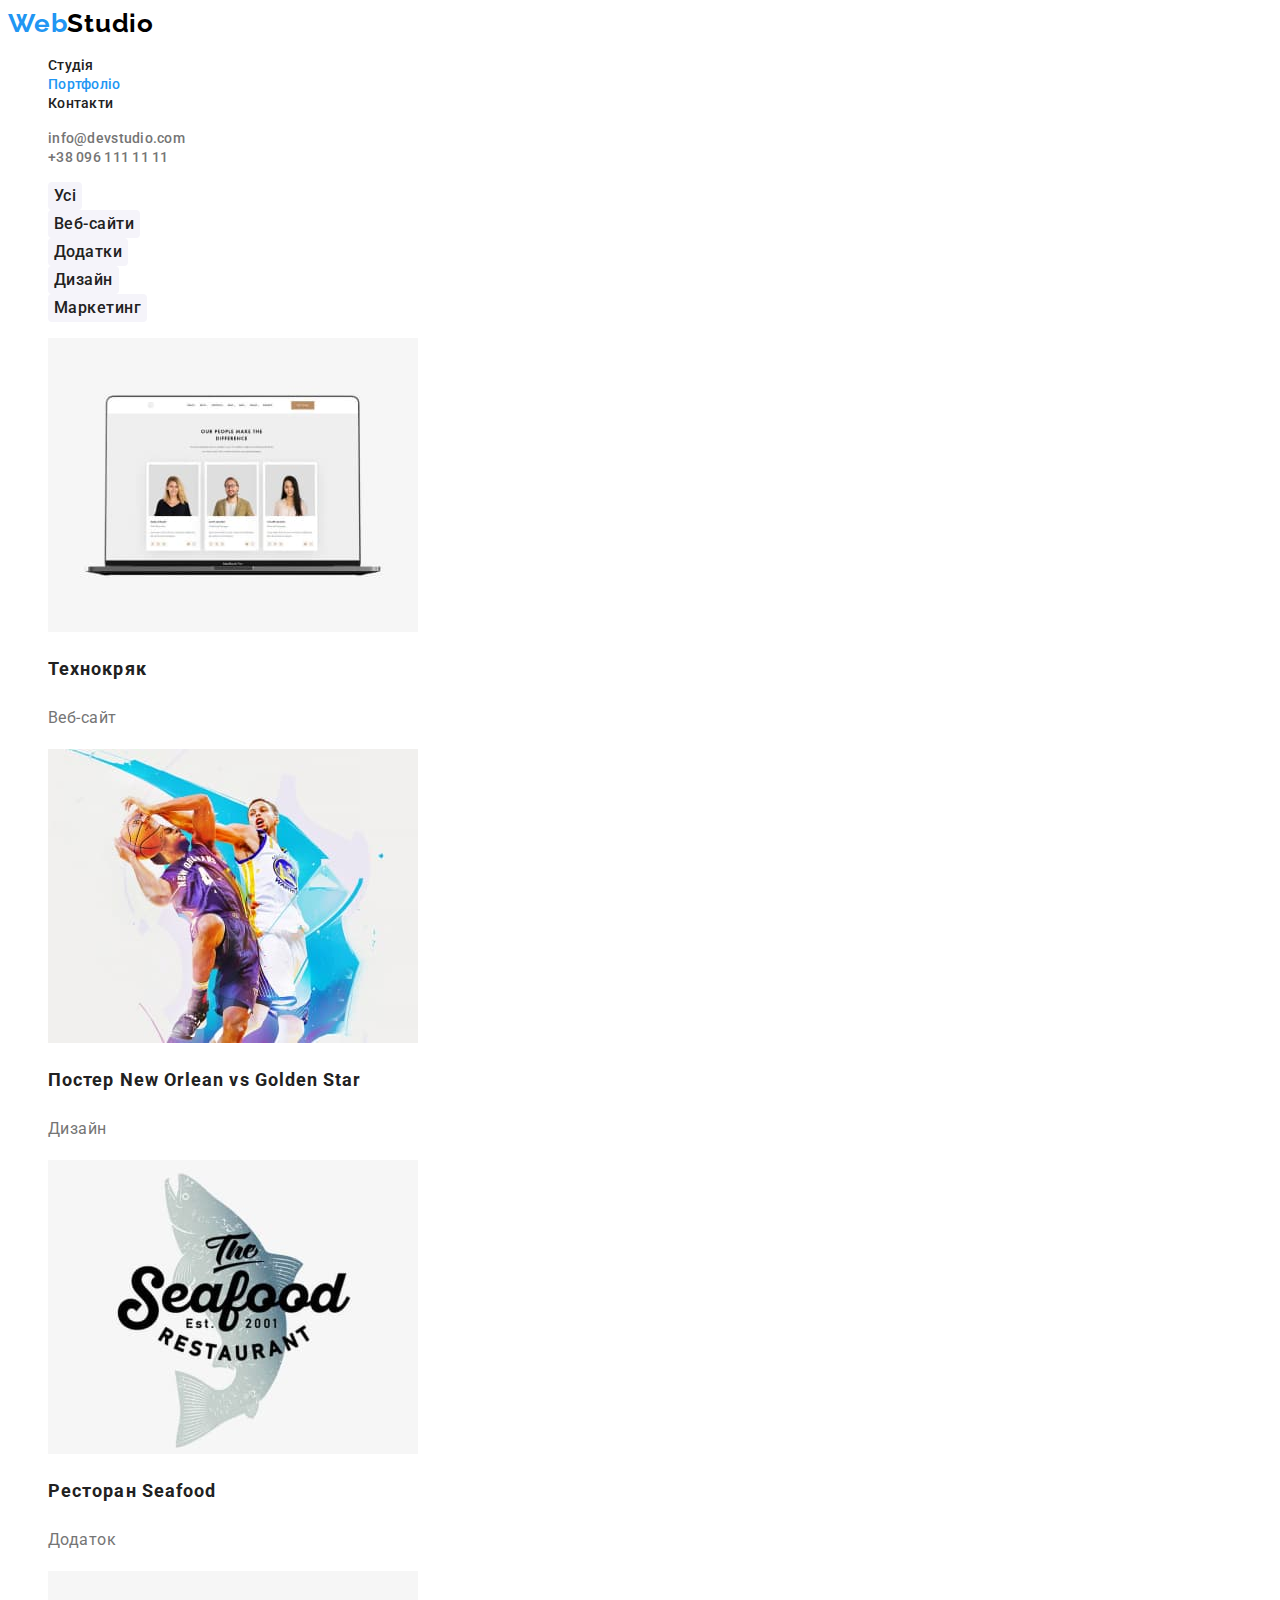
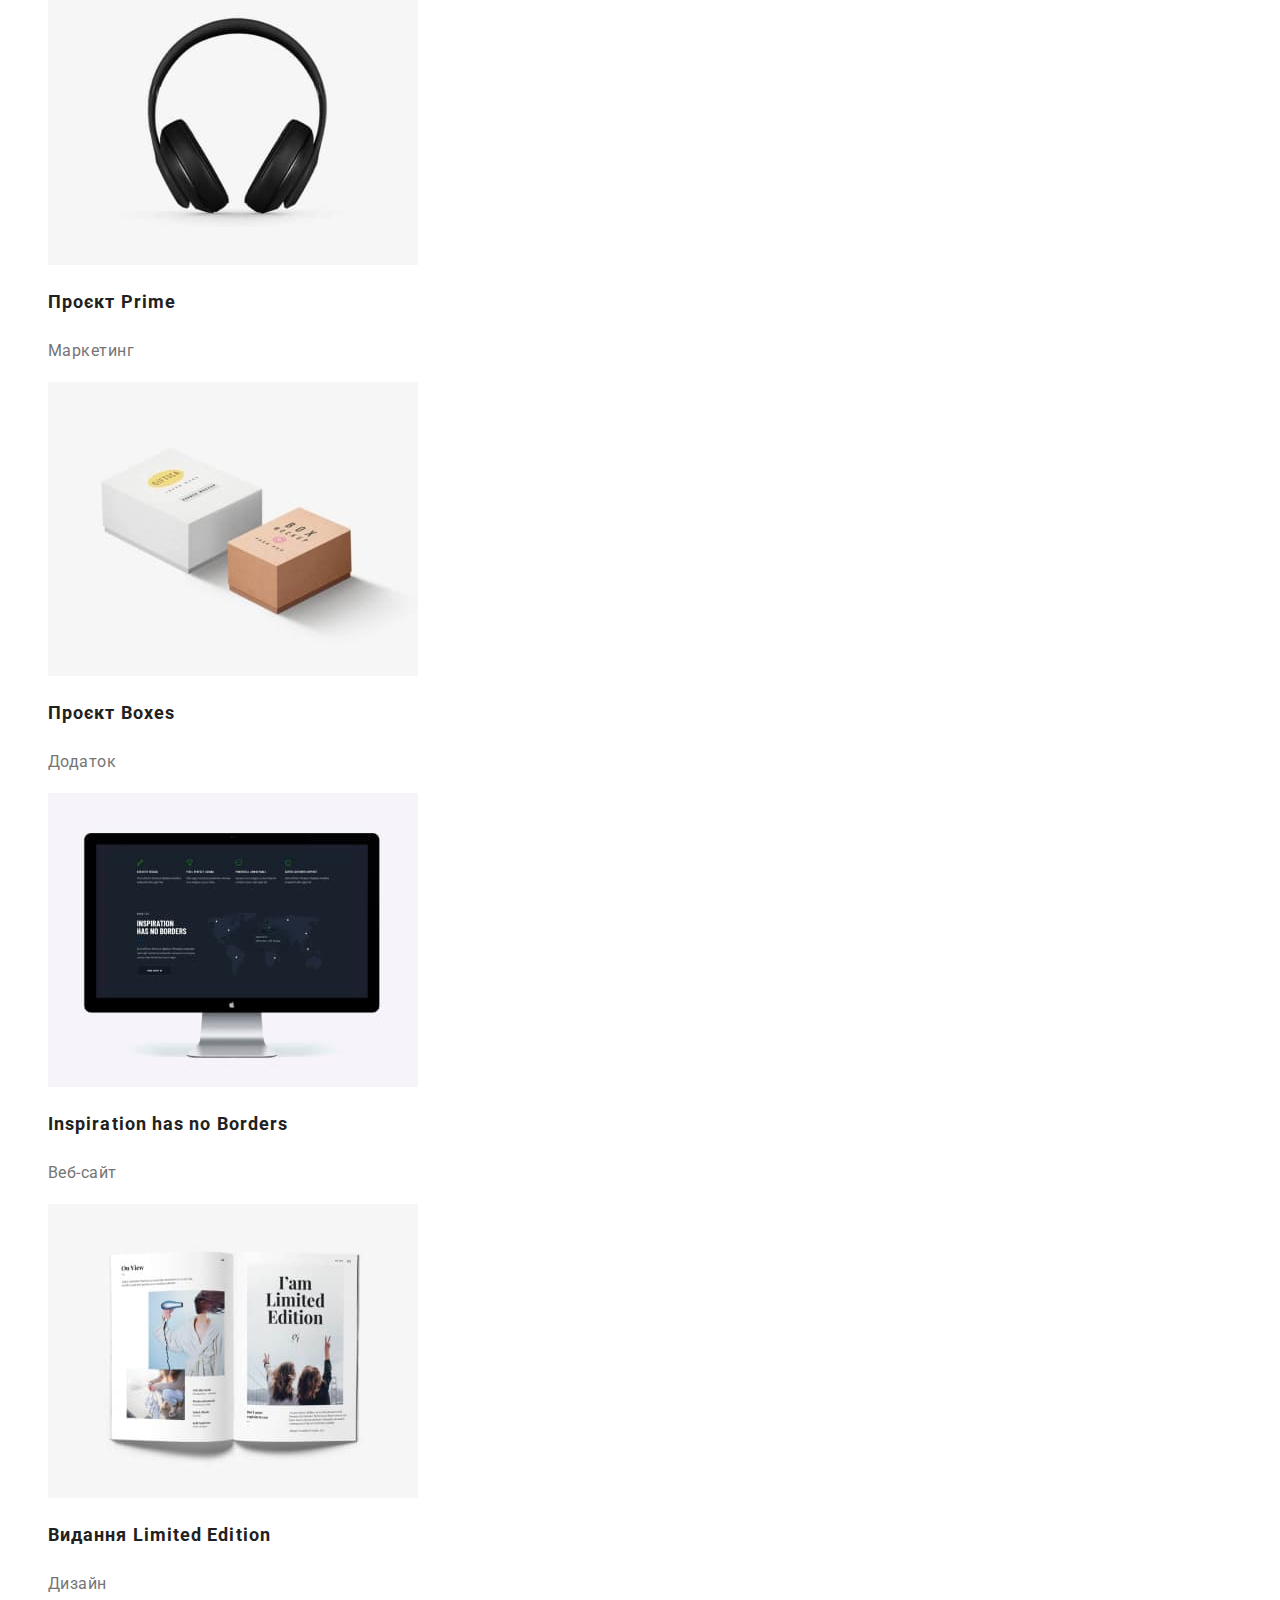
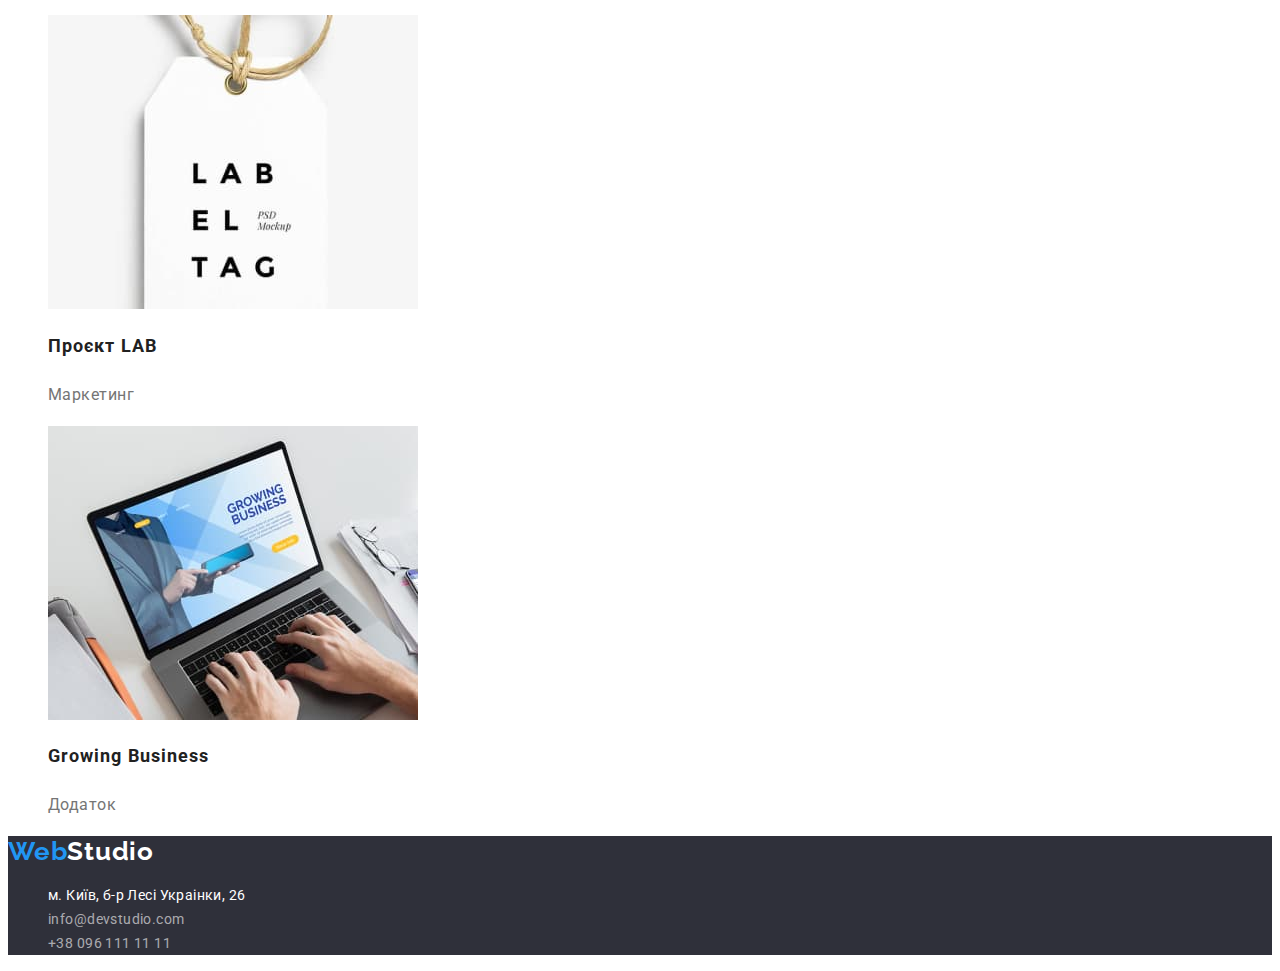
==== portfolio.html @ a5bd4dfe "Initial commit" ====
<!DOCTYPE html>
<html lang="uk">
  <head>
    <meta charset="UTF-8" />
    <meta http-equiv="X-UA-Compatible" content="IE=edge" />
    <meta name="viewport" content="width=device-width, initial-scale=1.0" />
    <title>WebStudio</title>
    <link rel="preconnect" href="https://fonts.googleapis.com" />
    <link rel="preconnect" href="https://fonts.gstatic.com" crossorigin />
    <link
      href="https://fonts.googleapis.com/css2?family=Raleway:wght@700&family=Roboto:wght@400;500;700;900&display=swap"
      rel="stylesheet"
    />
    <link rel="stylesheet" href="./css/styles.css" />
  </head>
  <body>
    <!-- HEADER -->
    <header>
      <nav>
        <a href="./index.html" class="logo link"
          >Web<span class="logo-part">Studio</span></a
        >
        <ul class="list">
          <li>
            <a class="navigation-link link" href="./index.html">Студія</a>
          </li>
          <li>
            <a class="navigation-link link current" href="./portfolio.html"
              >Портфоліо</a
            >
          </li>
          <li><a class="navigation-link link" href="#">Контакти</a></li>
        </ul>
      </nav>
      <ul class="list">
        <li>
          <a class="contact-link link" href="mailto:info@devstudio.com"
            >info@devstudio.com</a
          >
        </li>
        <li>
          <a class="contact-link link" href="tel:+380961111111"
            >+38 096 111 11 11</a
          >
        </li>
      </ul>
    </header>
    <!-- MAIN -->
    <main>
      <!-- PORTFOLIO -->
      <section>
        <h1 class="hidden-title">portfolio</h1>
        <ul class="list">
          <li>
            <button class="portfolio-button button" type="button">Усі</button>
          </li>
          <li>
            <button class="portfolio-button" type="button">Веб-сайти</button>
          </li>
          <li>
            <button class="portfolio-button" type="button">Додатки</button>
          </li>
          <li>
            <button class="portfolio-button" type="button">Дизайн</button>
          </li>
          <li>
            <button class="portfolio-button" type="button">Маркетинг</button>
          </li>
        </ul>
        <ul class="list">
          <li>
            <a class="link" href="">
              <img
                src="./images/technokryak.jpg"
                alt="technokryak"
                width="370"
                height="294"
              />
              <h2 class="portfolio-title">Технокряк</h2>
              <p class="portfolio-text">Веб-сайт</p>
            </a>
          </li>
          <li>
            <a class="link" href="">
              <img
                src="./images/star.jpg"
                alt="poster"
                width="370"
                height="294"
              />
              <h2 class="portfolio-title">Постер <span lang="en">New Orlean vs Golden Star</span></h2>
              <p class="portfolio-text">Дизайн</p>
            </a>
          </li>
          <li>
            <a class="link" href="">
              <img
                src="./images/seafood.jpg"
                alt="seafood"
                width="370"
                height="294"
              />
              <h2 class="portfolio-title">Ресторан <span lang="en">Seafood</span></h2>
              <p class="portfolio-text">Додаток</p>
            </a>
          </li>
          <li>
            <a class="link" href="">
              <img
                src="./images/prime.jpg"
                alt="earphones"
                width="370"
                height="294"
              />
              <h2 class="portfolio-title">Проєкт <span lang="en">Prime</span></h2>
              <p class="portfolio-text">Маркетинг</p>
            </a>
          </li>
          <li>
            <a class="link" href="">
              <img
                src="./images/boxes.jpg"
                alt="boxes"
                width="370"
                height="294"
              />
              <h2 class="portfolio-title">Проєкт <span lang="en">Boxes</span></h2>
              <p class="portfolio-text">Додаток</p>
            </a>
          </li>
          <li>
            <a class="link" href="">
              <img
                src="./images/inspiration.jpg"
                alt="site"
                width="370"
                height="294"
              />
              <h2 class="portfolio-title"><span lang="en">Inspiration has no Borders</span></h2>
              <p class="portfolio-text">Веб-сайт</p>
            </a>
          </li>
          <li>
            <a class="link" href="">
              <img
                src="./images/vydannya.jpg"
                alt="book"
                width="370"
                height="294"
              />
              <h2 class="portfolio-title">Видання <span lang="en">Limited Edition</span></h2>
              <p class="portfolio-text">Дизайн</p>
            </a>
          </li>
          <li>
            <a class="link" href="">
              <img
                src="./images/label.jpg"
                alt="label"
                width="370"
                height="294"
              />
              <h2 class="portfolio-title">Проєкт <span lang="en">LAB</span></h2>
              <p class="portfolio-text">Маркетинг</p>
            </a>
          </li>
          <li>
            <a class="link" href="">
              <img
                src="./images/growing.jpg"
                alt="Business"
                width="370"
                height="294"
              />
              <h2 class="portfolio-title"><span lang="en">Growing Business</span></h2>
              <p class="portfolio-text">Додаток</p>
            </a>
          </li>
        </ul>
      </section>
    </main>
    <!-- FOOTER -->
    <footer class="footer-bg">
      <a href="./index.html" class="logo"
        >Web<span class="logo-footer">Studio</span></a
      >
      <address class="footer-stile">
        <ul class="list">
          <li>
            <a
              class="footer-address link"
              href="https://goo.gl/maps/CPtrU1FHBa2aNyZL9"
              target="_blank"
              rel="noopener noreferrer nofollow"
              >м. Київ, б-р Лесі Украінки, 26</a
            >
          </li>
          <li>
            <a class="footer-link link" href="mailto:info@devstudio.com"
              >info@devstudio.com</a
            >
          </li>
          <li>
            <a class="footer-link link" href="tel:+380961111111"
              >+38 096 111 11 11</a
            >
          </li>
        </ul>
      </address>
    </footer>
  </body>
</html>
---- css/styles.css ----
:root {
  --primary-text-color: #757575;
  --secondary-text-color: #212121;
  --third-text-color: #2196f3;
  --primary-background-color: #f5f5f5;
  --secondary-background-color: #f5f4fa;
  --third-background-color: #2f303a;
  --white-color: #ffffff;
  --button-active-color: #188ce8;
  --black-color: #000000;
}

body {
  font-family: "Roboto", "Arial", sans-serif;
}

.list {
  list-style: none;
}

.link {
  text-decoration: none;
}

.link:hover,
.link:focus {
  color: var(--third-text-color);
}
/* HEADER */

.logo {
  font-family: "Raleway", "Arial", sans-serif;
  font-weight: 700;
  font-size: 26px;
  line-height: calc(31 / 26);
  letter-spacing: 0.03em;
  color: var(--third-text-color);
  text-decoration: none;
}
.logo-part {
  color: var(--black-color);
}

.navigation-link {
  font-weight: 500;
  font-size: 14px;
  line-height: calc(16 / 14);
  letter-spacing: 0.02em;
  color: var(--secondary-text-color);
}

.navigation-link.current {
  color: var(--third-text-color);
}

.contact-link {
  font-weight: 500;
  font-size: 14px;
  line-height: calc(16 / 14);
  letter-spacing: 0.02em;
  color: var(--primary-text-color);
}

/* MAIN */
/* HERO */

/* temp background: */
.hero {
  background-color: #2f303a;
}

.hero-title {
  font-weight: 900;
  font-size: 44px;
  line-height: calc(60 / 44);
  letter-spacing: 0.06em;
  text-transform: uppercase;
  color: var(--white-color);
}
.hero-button {
  font-family: inherit;
  font-weight: 700;
  font-size: 16px;
  line-height: calc(30 / 16);
  letter-spacing: 0.06em;
  color: var(--white-color);
  background-color: var(--third-text-color);
  border: none;
  border-radius: 4px;
  box-shadow: 0px 4px 4px rgba(0, 0, 0, 0.15);
  cursor: pointer;
}

.button:hover,
.button:focus {
  background-color: var(--button-active-color);
}

/* SPECIALS */

.hidden-title {
  position: absolute;
  white-space: nowrap;
  width: 1px;
  height: 1px;
  overflow: hidden;
  border: 0;
  padding: 0;
  clip: rect(0 0 0 0);
  clip-path: inset(50%);
  margin: -1px;
}

.specials-title {
  font-weight: 700;
  font-size: 14px;
  line-height: calc(16 / 14);
  letter-spacing: 0.03em;
  text-transform: uppercase;
  color: var(--secondary-text-color);
}

.text {
  font-size: 14px;
  line-height: calc(24 / 14);
  letter-spacing: 0.03em;
  color: var(--primary-text-color);
}

/* CHIM */

.section-title {
  font-weight: 700;
  font-size: 36px;
  line-height: calc(42 / 36);
  letter-spacing: 0.03em;
  color: var(--secondary-text-color);
}

/* TEAM */

.section-team {
  background-color: var(--secondary-background-color);
}

.team-title {
  font-weight: 500;
  font-size: 16px;
  line-height: calc(19 / 16);
  letter-spacing: 0.03em;
  color: var(--secondary-text-color);
}

/* FOOTER */

.footer-bg {
  background-color: var(--third-background-color);
}

.logo-footer {
  color: var(--white-color);
}

.footer-stile {
  font-style: normal;
}

.footer-address {
  font-size: 14px;
  line-height: calc(24 / 14);
  letter-spacing: 0.03em;
  color: var(--white-color);
}

.footer-link {
  font-size: 14px;
  line-height: calc(24 / 14);
  letter-spacing: 0.03em;
  color: rgba(255, 255, 255, 0.6);
}

/* PORTFOLIO */

.portfolio-button {
  font-family: inherit;
  background: var(--secondary-background-color);
  font-weight: 500;
  font-size: 16px;
  line-height: calc(26 / 16);
  letter-spacing: 0.03em;
  color: var(--secondary-text-color);
  border: none;
  border-radius: 4px;
  cursor: pointer;
}

.portfolio-button:hover,
.portfolio-button:focus {
  color: var(--white-color);
  background-color: var(--third-text-color);
  box-shadow: 0px 3px 1px rgba(0, 0, 0, 0.1), 0px 1px 2px rgba(0, 0, 0, 0.08),
    0px 2px 2px rgba(0, 0, 0, 0.12);
}

.portfolio-title {
  font-weight: 700;
  font-size: 18px;
  line-height: 2;
  letter-spacing: 0.06em;
  color: var(--secondary-text-color);
}

.portfolio-text {
  font-size: 16px;
  line-height: calc(30 / 16);
  letter-spacing: 0.03em;
  color: var(--primary-text-color);
}
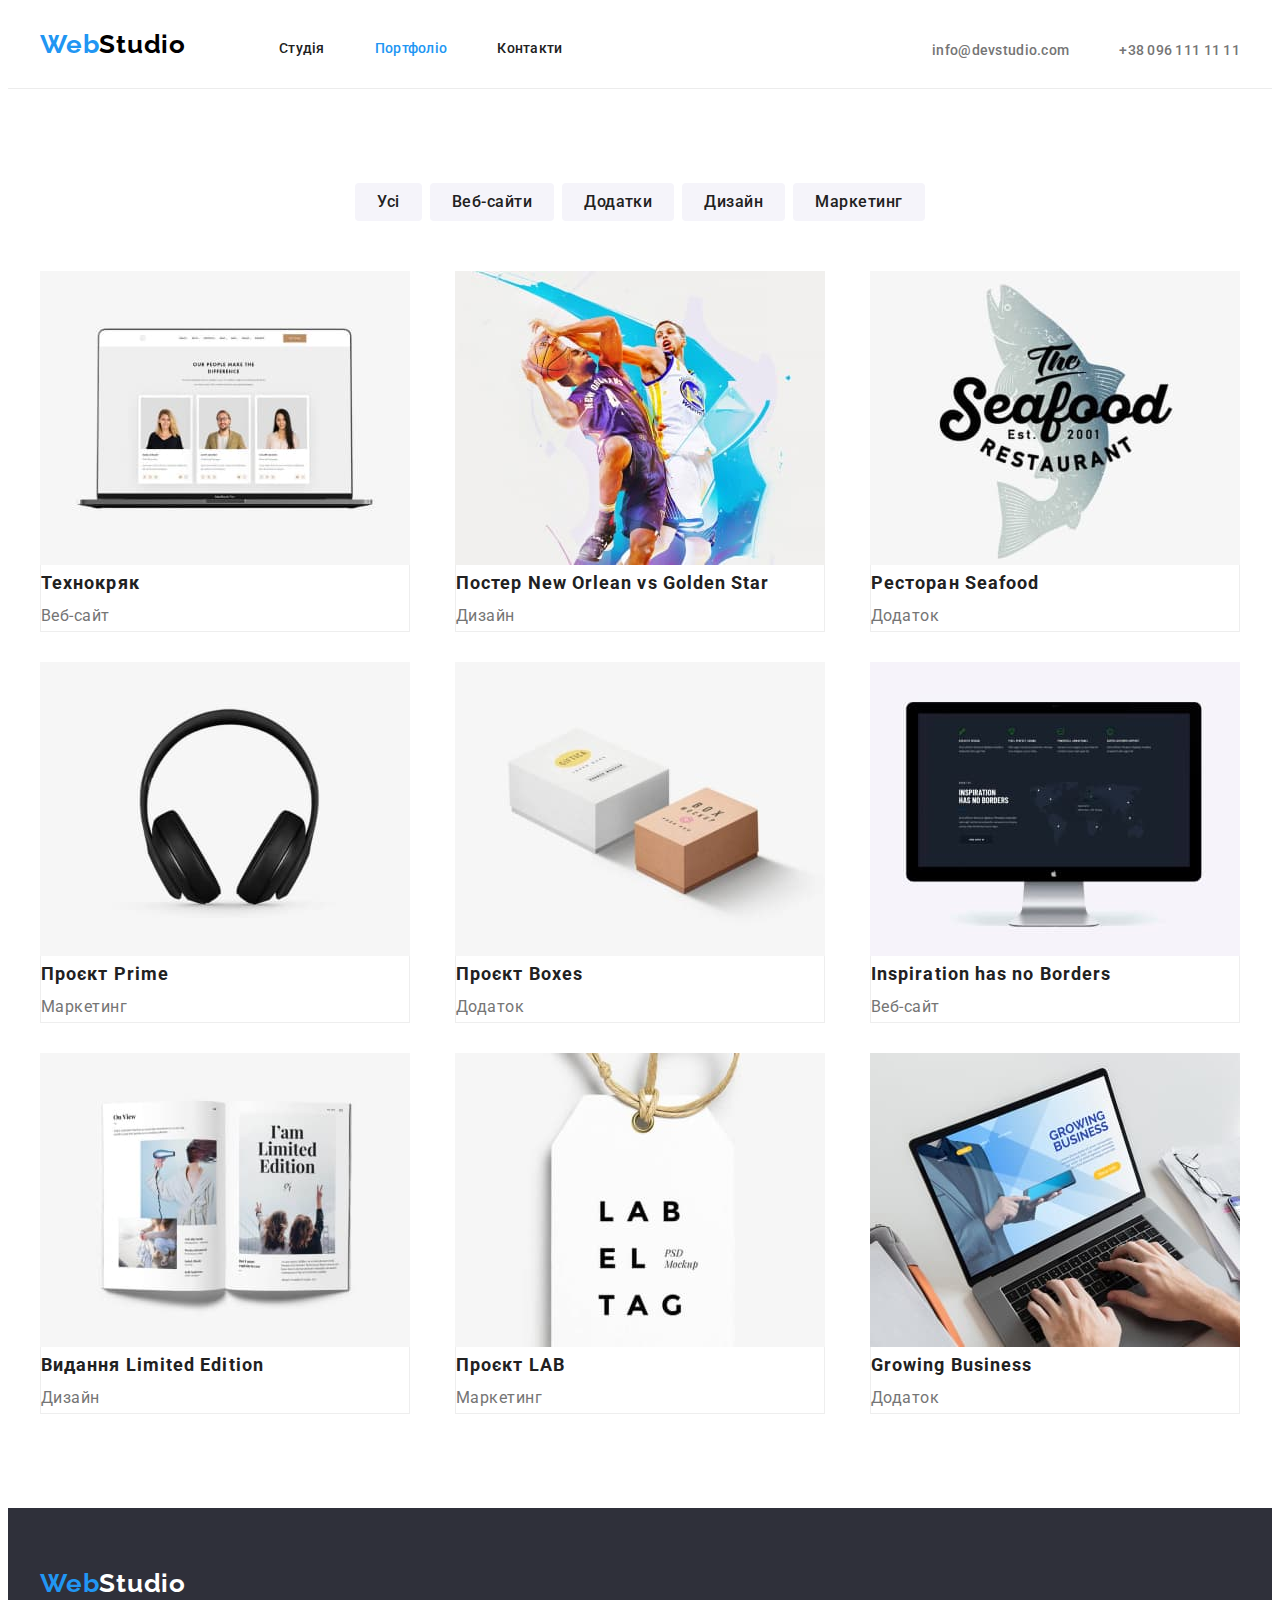
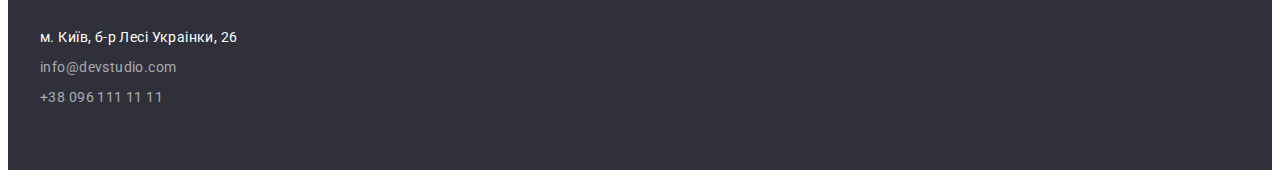
==== commit 27162459: "повний макет двох сторінок" ====
--- a/portfolio.html
+++ b/portfolio.html
@@ -5,6 +5,7 @@
     <meta http-equiv="X-UA-Compatible" content="IE=edge" />
     <meta name="viewport" content="width=device-width, initial-scale=1.0" />
     <title>WebStudio</title>
+    <link rel="stylesheet" href="./css/modern-normalize.css">
     <link rel="preconnect" href="https://fonts.googleapis.com" />
     <link rel="preconnect" href="https://fonts.gstatic.com" crossorigin />
     <link
@@ -15,59 +16,64 @@
   </head>
   <body>
     <!-- HEADER -->
-    <header>
-      <nav>
-        <a href="./index.html" class="logo link"
-          >Web<span class="logo-part">Studio</span></a
-        >
-        <ul class="list">
-          <li>
-            <a class="navigation-link link" href="./index.html">Студія</a>
-          </li>
-          <li>
-            <a class="navigation-link link current" href="./portfolio.html"
-              >Портфоліо</a
-            >
-          </li>
-          <li><a class="navigation-link link" href="#">Контакти</a></li>
-        </ul>
-      </nav>
-      <ul class="list">
-        <li>
-          <a class="contact-link link" href="mailto:info@devstudio.com"
-            >info@devstudio.com</a
+    <header class="header">
+      <div class="header-container container">
+        <nav class="nav-container">
+          <a href="./index.html" class="logo"
+            >Web<span class="logo-part">Studio</span></a
           >
-        </li>
-        <li>
-          <a class="contact-link link" href="tel:+380961111111"
-            >+38 096 111 11 11</a
-          >
-        </li>
-      </ul>
+          <ul class="list navigation-list">
+            <li>
+              <a class="navigation-link link" href="./index.html"
+                >Студія</a
+              >
+            </li>
+            <li>
+              <a class="navigation-link link current" href="./portfolio.html"
+                >Портфоліо</a
+              >
+            </li>
+            <li><a class="navigation-link link" href="#">Контакти</a></li>
+          </ul>
+        </nav>
+        <ul class="navigation-list list">
+          <li>
+            <a class="contact-link link" href="mailto:info@devstudio.com"
+              >info@devstudio.com</a
+            >
+          </li>
+          <li>
+            <a class="contact-link link" href="tel:+380961111111"
+              >+38 096 111 11 11</a
+            >
+          </li>
+        </ul>
+      </div>
     </header>
     <!-- MAIN -->
     <main>
       <!-- PORTFOLIO -->
       <section>
-        <h1 class="hidden-title">portfolio</h1>
-        <ul class="list">
-          <li>
+        <div class=" portfolio-container container">
+          <h1 class="hidden-title">portfolio</h1>
+        <ul class="btn-list list">
+          <li class="btn-item">
             <button class="portfolio-button button" type="button">Усі</button>
           </li>
-          <li>
-            <button class="portfolio-button" type="button">Веб-сайти</button>
-          </li>
-          <li>
-            <button class="portfolio-button" type="button">Додатки</button>
-          </li>
-          <li>
-            <button class="portfolio-button" type="button">Дизайн</button>
-          </li>
-          <li>
-            <button class="portfolio-button" type="button">Маркетинг</button>
-          </li>
-        </ul>
-        <ul class="list">
+          <li class="btn-item">
+            <button class="portfolio-button button" type="button">Веб-сайти</button>
+          </li>
+          <li class="btn-item">
+            <button class="portfolio-button button" type="button">Додатки</button>
+          </li>
+          <li class="btn-item">
+            <button class="portfolio-button button" type="button">Дизайн</button>
+          </li>
+          <li class="btn-item">
+            <button class="portfolio-button button" type="button">Маркетинг</button>
+          </li>
+        </ul>
+        <ul class="portfolio-list list">
           <li>
             <a class="link" href="">
               <img
@@ -76,8 +82,10 @@
                 width="370"
                 height="294"
               />
-              <h2 class="portfolio-title">Технокряк</h2>
+              <div class="portfolio-item">
+                <h2 class="portfolio-title">Технокряк</h2>
               <p class="portfolio-text">Веб-сайт</p>
+              </div>
             </a>
           </li>
           <li>
@@ -88,8 +96,10 @@
                 width="370"
                 height="294"
               />
+              <div class="portfolio-item">
               <h2 class="portfolio-title">Постер <span lang="en">New Orlean vs Golden Star</span></h2>
               <p class="portfolio-text">Дизайн</p>
+            </div>
             </a>
           </li>
           <li>
@@ -100,8 +110,10 @@
                 width="370"
                 height="294"
               />
+              <div class="portfolio-item">
               <h2 class="portfolio-title">Ресторан <span lang="en">Seafood</span></h2>
               <p class="portfolio-text">Додаток</p>
+            </div>
             </a>
           </li>
           <li>
@@ -112,8 +124,10 @@
                 width="370"
                 height="294"
               />
+              <div class="portfolio-item">
               <h2 class="portfolio-title">Проєкт <span lang="en">Prime</span></h2>
               <p class="portfolio-text">Маркетинг</p>
+            </div>
             </a>
           </li>
           <li>
@@ -124,8 +138,10 @@
                 width="370"
                 height="294"
               />
+              <div class="portfolio-item">
               <h2 class="portfolio-title">Проєкт <span lang="en">Boxes</span></h2>
               <p class="portfolio-text">Додаток</p>
+            </div>
             </a>
           </li>
           <li>
@@ -136,8 +152,10 @@
                 width="370"
                 height="294"
               />
+              <div class="portfolio-item">
               <h2 class="portfolio-title"><span lang="en">Inspiration has no Borders</span></h2>
               <p class="portfolio-text">Веб-сайт</p>
+            </div>
             </a>
           </li>
           <li>
@@ -148,8 +166,10 @@
                 width="370"
                 height="294"
               />
+              <div class="portfolio-item">
               <h2 class="portfolio-title">Видання <span lang="en">Limited Edition</span></h2>
               <p class="portfolio-text">Дизайн</p>
+            </div>
             </a>
           </li>
           <li>
@@ -160,8 +180,10 @@
                 width="370"
                 height="294"
               />
+              <div class="portfolio-item">
               <h2 class="portfolio-title">Проєкт <span lang="en">LAB</span></h2>
               <p class="portfolio-text">Маркетинг</p>
+            </div>
             </a>
           </li>
           <li>
@@ -172,16 +194,20 @@
                 width="370"
                 height="294"
               />
+              <div class="portfolio-item">
               <h2 class="portfolio-title"><span lang="en">Growing Business</span></h2>
               <p class="portfolio-text">Додаток</p>
-            </a>
-          </li>
-        </ul>
+            </div>
+            </a>
+          </li>
+        </ul>
+        </div>
       </section>
     </main>
     <!-- FOOTER -->
     <footer class="footer-bg">
-      <a href="./index.html" class="logo"
+      <div class="footer-container container">
+        <a href="./index.html" class="logo"
         >Web<span class="logo-footer">Studio</span></a
       >
       <address class="footer-stile">
@@ -207,6 +233,7 @@
           </li>
         </ul>
       </address>
+      </div>
     </footer>
   </body>
 </html>
--- a/css/styles.css
+++ b/css/styles.css
@@ -10,25 +10,80 @@
   --black-color: #000000;
 }
 
+/* reset start */
+h1,
+h2,
+h3,
+h4,
+h5,
+h6,
+p {
+  margin: 0;
+}
+
+.link {
+  text-decoration: none;
+  color: currentColor;
+}
+
+.list {
+  list-style: none;
+  margin: 0;
+  padding: 0;
+}
+
+img {
+  display: block;
+}
+/* reset end */
+
 body {
   font-family: "Roboto", "Arial", sans-serif;
-}
-
-.list {
-  list-style: none;
-}
-
-.link {
-  text-decoration: none;
 }
 
 .link:hover,
 .link:focus {
   color: var(--third-text-color);
 }
+
+  .container {
+    width: 1200px;
+    padding-right: 15px;
+    padding-left: 15px;
+    margin-left: auto;
+    margin-right: auto;
+  
+    /* outline: 2px solid red;
+    outline-offset: -2px; */
+} 
+
 /* HEADER */
 
+.header-container {
+ display: flex;
+ justify-content: space-between;
+ align-items: center;
+}
+
+.nav-container {
+  display: flex;
+  align-items: baseline;
+
+  
+}
+.navigation-list {
+  display: flex;
+  align-items: center;
+  gap: 50px;
+}
+/* Якщо геп ще не можна;) */
+
+/* .navigation-list:not(:last-child) {
+  margin-right: 50px;
+} */
+
 .logo {
+  display: inline-block;
   font-family: "Raleway", "Arial", sans-serif;
   font-weight: 700;
   font-size: 26px;
@@ -36,16 +91,19 @@
   letter-spacing: 0.03em;
   color: var(--third-text-color);
   text-decoration: none;
+  margin-right: 93px;
 }
 .logo-part {
   color: var(--black-color);
 }
 
 .navigation-link {
+  display: block;
   font-weight: 500;
   font-size: 14px;
   line-height: calc(16 / 14);
   letter-spacing: 0.02em;
+  padding: 32px 0;
   color: var(--secondary-text-color);
 }
 
@@ -58,7 +116,12 @@
   font-size: 14px;
   line-height: calc(16 / 14);
   letter-spacing: 0.02em;
+  padding: 32px 0;
   color: var(--primary-text-color);
+}
+
+.header {
+  border-bottom: 1px solid #ECECEC;
 }
 
 /* MAIN */
@@ -67,6 +130,11 @@
 /* temp background: */
 .hero {
   background-color: #2f303a;
+}
+
+.hero-container {
+  padding-top: 200px;
+  padding-bottom: 200px;
 }
 
 .hero-title {
@@ -75,9 +143,15 @@
   line-height: calc(60 / 44);
   letter-spacing: 0.06em;
   text-transform: uppercase;
-  color: var(--white-color);
-}
+  text-align: center;
+  width: 696px;
+  margin: auto;
+  color: var(--white-color);
+  padding-bottom: 30px;
+}
+
 .hero-button {
+  display: block;
   font-family: inherit;
   font-weight: 700;
   font-size: 16px;
@@ -89,6 +163,8 @@
   border-radius: 4px;
   box-shadow: 0px 4px 4px rgba(0, 0, 0, 0.15);
   cursor: pointer;
+  margin: 0 auto;
+  padding: 10px 32px;
 }
 
 .button:hover,
@@ -97,6 +173,18 @@
 }
 
 /* SPECIALS */
+
+.special-container {
+  display: flex;
+  justify-content: space-between;
+  padding-top: 115px;
+  padding-bottom: 94px;
+}
+
+.special-item:not(:last-child) {
+  margin-right: 30px;
+}
+
 
 .hidden-title {
   position: absolute;
@@ -118,9 +206,11 @@
   letter-spacing: 0.03em;
   text-transform: uppercase;
   color: var(--secondary-text-color);
+  margin-bottom: 10px;
 }
 
 .text {
+  width: 270px;
   font-size: 14px;
   line-height: calc(24 / 14);
   letter-spacing: 0.03em;
@@ -128,19 +218,46 @@
 }
 
 /* CHIM */
+
+.chim-container {
+padding-bottom: 94px;
+}
 
 .section-title {
   font-weight: 700;
   font-size: 36px;
   line-height: calc(42 / 36);
   letter-spacing: 0.03em;
-  color: var(--secondary-text-color);
+  text-align: center;
+  color: var(--secondary-text-color);
+  margin-bottom: 50px;
+}
+
+.chim-list {
+  display: flex;
+  text-align: center;
+  justify-content: space-between;
+  }
+
+.chim-items:not(:last-child) {
+  margin-right: 30px;
 }
 
 /* TEAM */
 
 .section-team {
   background-color: var(--secondary-background-color);
+}
+
+.team-container {
+  padding-top: 94px;
+  padding-bottom: 94px;
+}
+
+.team-list {
+  display: flex;
+  justify-content: space-between;
+  gap: 30px;
 }
 
 .team-title {
@@ -149,6 +266,19 @@
   line-height: calc(19 / 16);
   letter-spacing: 0.03em;
   color: var(--secondary-text-color);
+  padding-bottom: 10px;
+}
+
+.team-item {
+  text-align: center;
+  background: #FFFFFF;
+  box-shadow: 0px 1px 3px rgba(0, 0, 0, 0.12), 0px 1px 1px rgba(0, 0, 0, 0.14), 0px 2px 1px rgba(0, 0, 0, 0.2);
+  border-radius: 0px 0px 4px 4px;
+}
+
+.team-text-item {
+padding-top: 30px;
+padding-bottom: 30px;
 }
 
 /* FOOTER */
@@ -157,31 +287,57 @@
   background-color: var(--third-background-color);
 }
 
+.footer-container {
+  padding-top: 60px;
+  padding-bottom: 60px;
+}
+
 .logo-footer {
   color: var(--white-color);
 }
 
 .footer-stile {
   font-style: normal;
+  margin-top: 20px;
 }
 
 .footer-address {
   font-size: 14px;
   line-height: calc(24 / 14);
   letter-spacing: 0.03em;
-  color: var(--white-color);
+  margin-bottom: 9px;
+  color: var(--white-color);
+
 }
 
 .footer-link {
   font-size: 14px;
   line-height: calc(24 / 14);
   letter-spacing: 0.03em;
+  margin-bottom: 9px;
   color: rgba(255, 255, 255, 0.6);
 }
 
 /* PORTFOLIO */
 
+.portfolio-container {
+padding-top: 94px;
+padding-bottom: 94px;
+}
+
+.btn-list {
+  display: flex;
+  align-items: center;
+  justify-content: center;
+  margin-bottom: 50px;
+}
+
+.btn-item:not(:last-child){
+  margin-right: 8px;
+}
+
 .portfolio-button {
+  display: inline-block;
   font-family: inherit;
   background: var(--secondary-background-color);
   font-weight: 500;
@@ -192,6 +348,7 @@
   border: none;
   border-radius: 4px;
   cursor: pointer;
+  padding: 6px 22px;
 }
 
 .portfolio-button:hover,
@@ -202,6 +359,13 @@
     0px 2px 2px rgba(0, 0, 0, 0.12);
 }
 
+.portfolio-list {
+  display: flex;
+  justify-content: space-between;
+  flex-wrap: wrap;
+  gap: 30px;
+}
+
 .portfolio-title {
   font-weight: 700;
   font-size: 18px;
@@ -216,3 +380,8 @@
   letter-spacing: 0.03em;
   color: var(--primary-text-color);
 }
+
+.portfolio-item {
+  border: 1px solid #EEEEEE;
+  border-top: none;
+}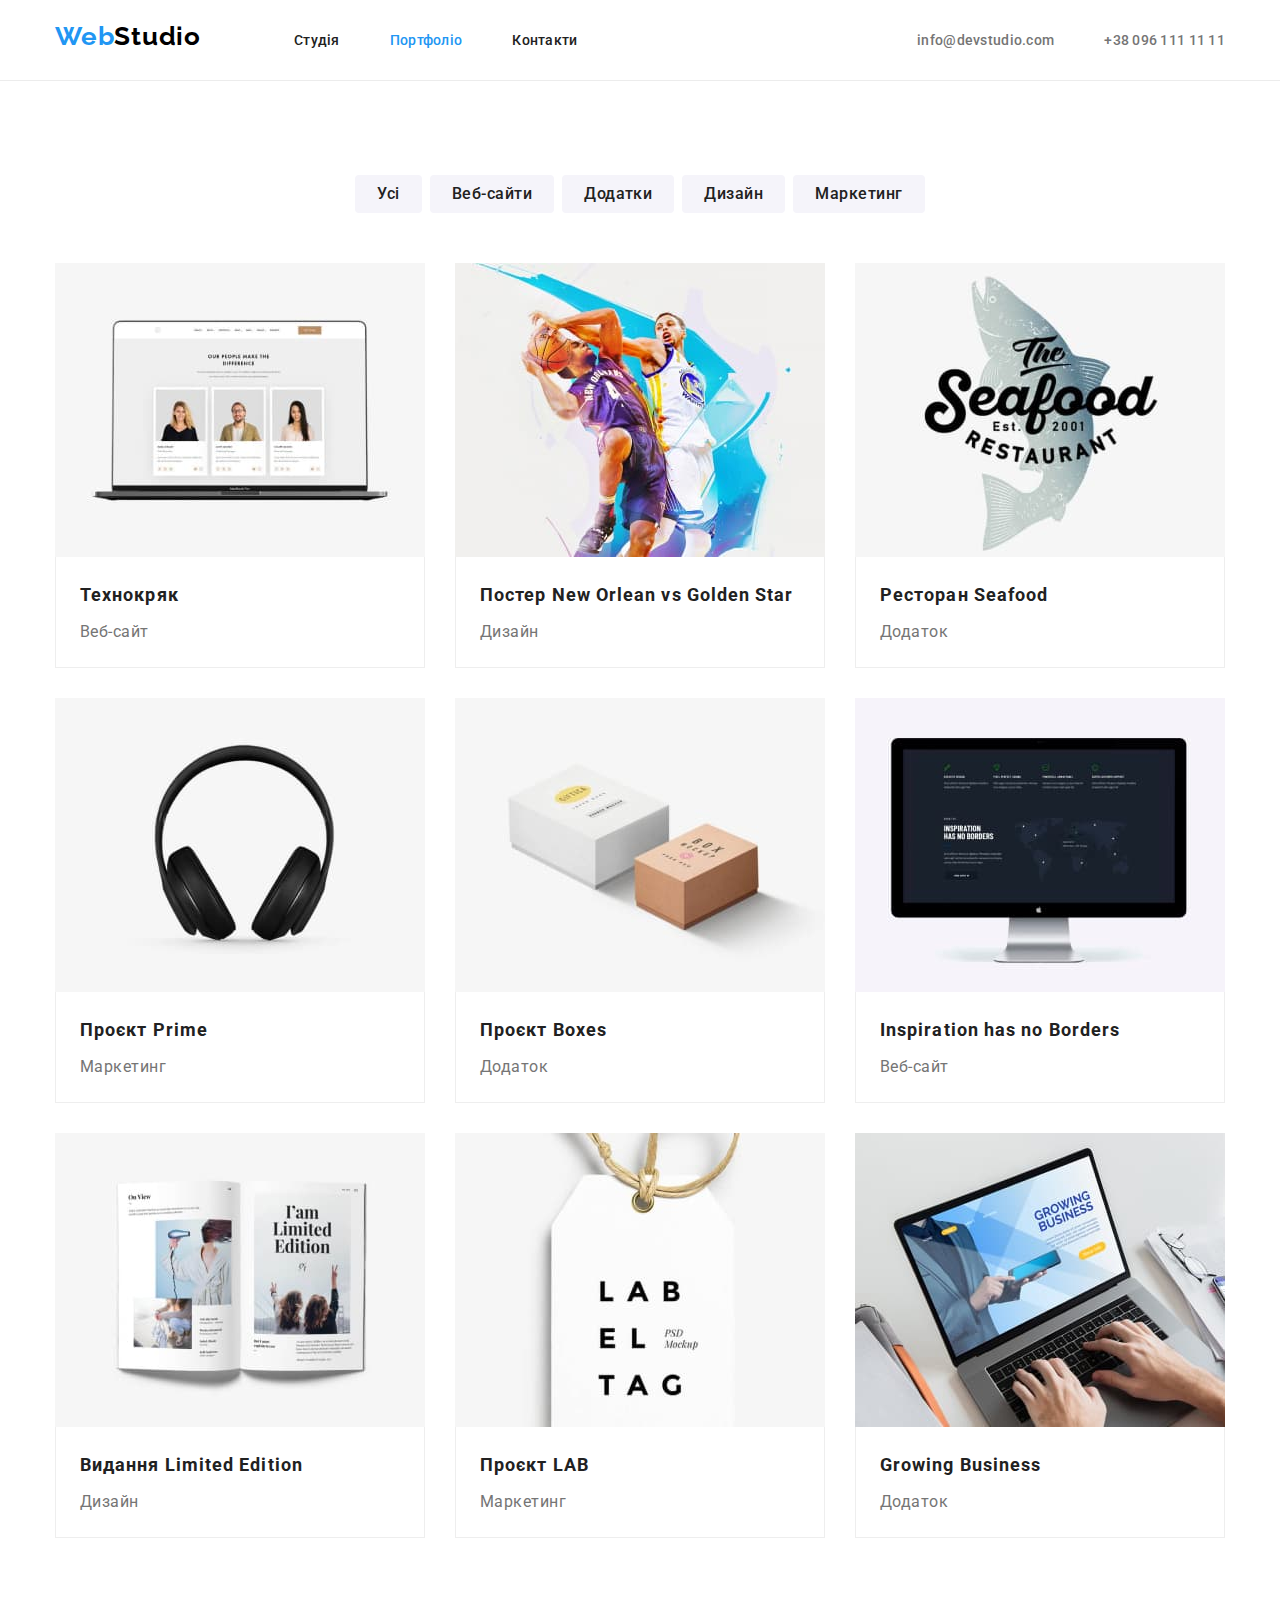
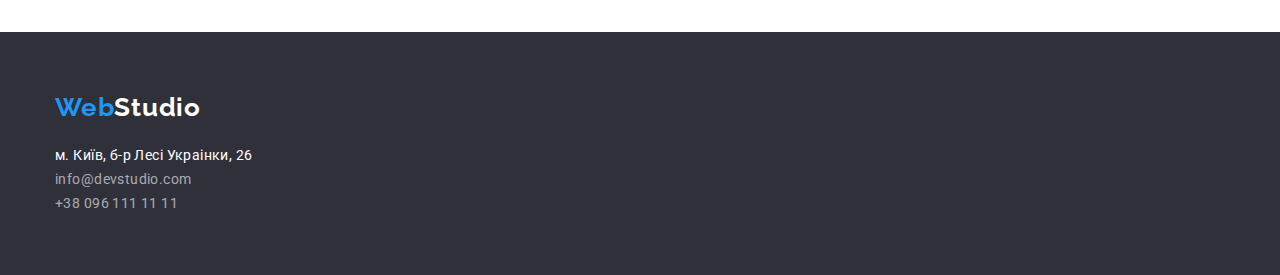
==== commit e39c4cb1: "Правка марджинів та падінгів за рекомендацією" ====
--- a/portfolio.html
+++ b/portfolio.html
@@ -53,8 +53,8 @@
     <!-- MAIN -->
     <main>
       <!-- PORTFOLIO -->
-      <section>
-        <div class=" portfolio-container container">
+      <section class="portfolio-container">
+        <div class=" container">
           <h1 class="hidden-title">portfolio</h1>
         <ul class="btn-list list">
           <li class="btn-item">
@@ -205,8 +205,8 @@
       </section>
     </main>
     <!-- FOOTER -->
-    <footer class="footer-bg">
-      <div class="footer-container container">
+    <footer class="footer-container">
+      <div class="container">
         <a href="./index.html" class="logo"
         >Web<span class="logo-footer">Studio</span></a
       >
--- a/css/styles.css
+++ b/css/styles.css
@@ -130,9 +130,6 @@
 /* temp background: */
 .hero {
   background-color: #2f303a;
-}
-
-.hero-container {
   padding-top: 200px;
   padding-bottom: 200px;
 }
@@ -147,7 +144,7 @@
   width: 696px;
   margin: auto;
   color: var(--white-color);
-  padding-bottom: 30px;
+  margin-bottom: 30px;
 }
 
 .hero-button {
@@ -175,16 +172,18 @@
 /* SPECIALS */
 
 .special-container {
-  display: flex;
-  justify-content: space-between;
   padding-top: 115px;
   padding-bottom: 94px;
 }
 
+.special-list {
+  display: flex;
+  justify-content: space-between;
+}
+
 .special-item:not(:last-child) {
   margin-right: 30px;
 }
-
 
 .hidden-title {
   position: absolute;
@@ -247,9 +246,6 @@
 
 .section-team {
   background-color: var(--secondary-background-color);
-}
-
-.team-container {
   padding-top: 94px;
   padding-bottom: 94px;
 }
@@ -266,7 +262,8 @@
   line-height: calc(19 / 16);
   letter-spacing: 0.03em;
   color: var(--secondary-text-color);
-  padding-bottom: 10px;
+  margin-bottom: 10px;
+
 }
 
 .team-item {
@@ -277,17 +274,13 @@
 }
 
 .team-text-item {
-padding-top: 30px;
-padding-bottom: 30px;
+padding: 30px 15px;
 }
 
 /* FOOTER */
 
-.footer-bg {
+.footer-container {
   background-color: var(--third-background-color);
-}
-
-.footer-container {
   padding-top: 60px;
   padding-bottom: 60px;
 }
@@ -307,7 +300,6 @@
   letter-spacing: 0.03em;
   margin-bottom: 9px;
   color: var(--white-color);
-
 }
 
 .footer-link {
@@ -371,6 +363,7 @@
   font-size: 18px;
   line-height: 2;
   letter-spacing: 0.06em;
+  margin-bottom: 4px;
   color: var(--secondary-text-color);
 }
 
@@ -382,6 +375,7 @@
 }
 
 .portfolio-item {
+  padding: 20px 24px;
   border: 1px solid #EEEEEE;
   border-top: none;
 }